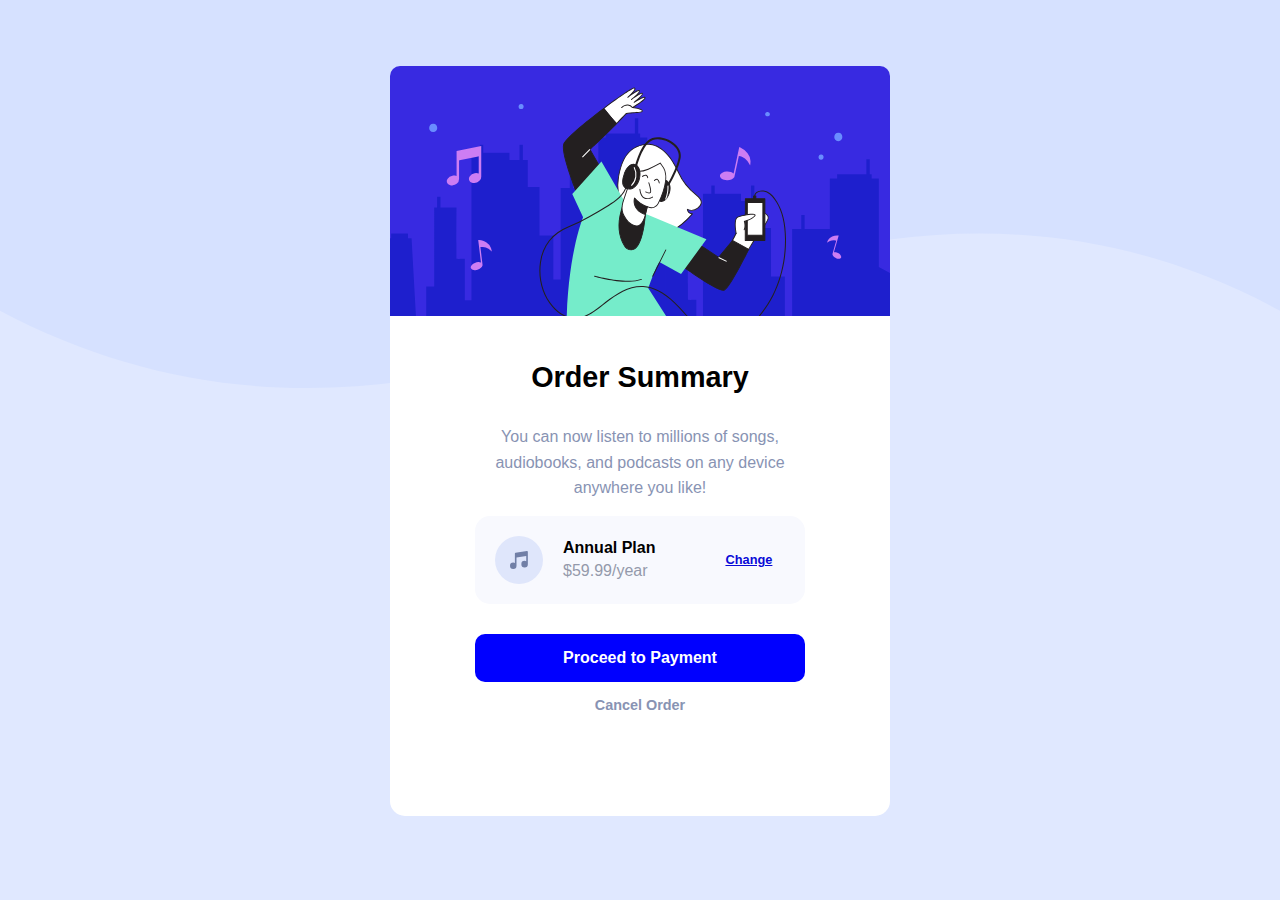
==== sumary(project)/index.html @ 57ecdb2d "+1 projeto" ====
<!DOCTYPE html>
<html lang="pt-br">
<head>
    <meta charset="UTF-8">
    <meta http-equiv="X-UA-Compatible" content="IE=edge">
    <meta name="viewport" content="width=device-width, initial-scale=1.0">
    <title>Order Summary component</title>
    <link rel="shortcut icon" href="images/favicon-32x32.png" type="image/x-icon">
    <link rel="stylesheet" href="style.css">
</head>
<body>
    <main class="main-box">
        <div class="image">

        </div>
        <div class="secundary-box">
            <h1 class="title">Order Summary</h1>
            <p class="paragraph">You can now listen to millions of songs, audiobooks, and podcasts on any 
                device anywhere you like!</p>
                <div class="box-plan">
                    <img src="images/icon-music.svg" alt="">
                    <div class="plan">
                        <p class="plan-type">Annual Plan</p>
                        <p class="plan-price">$59.99/year</p>
                    </div>
                    <p class="change"><u>Change</u></p> <!--I could have used the link property but I opted for the paragraph because of the styling, I thought it was more similar to the example like this-->
                </div>
                <div class="buttons">
                    <a class="button1" href="#">Proceed to Payment</a>
                    <a class="button2" href="#">Cancel Order</a>
                </div>
        </div>
    </main>
    
</body>
</html>
---- sumary(project)/style.css ----
@charset "UTF-8";
* {
  margin: 0;
  padding: 0;
  box-sizing: border-box;
}
@import url("https://fonts.googleapis.com/css2?family=Red+Hat+Display:wght@500;700;900&display=swap");
:root {
  --font-padrao: "Red Hat Display", sans-serif;
}
body {
  height: 98vh;
  display: flex;
  justify-content: center;
  align-items: center;
  background-image: url(images/pattern-background-desktop.svg);
  background-color: #e0e8ff;
  background-repeat: no-repeat;
  background-size: contain;
  background-attachment: fixed;
}
.main-box {
  display: flex;
  flex-direction: column;
  align-items: center;
}
.image {
  background-image: url(images/illustration-hero.svg);
  background-repeat: no-repeat;
  background-size: cover;
  border-radius: 10px 10px 0px 0px;
  width: 500px;
  height: 250px;
}
.secundary-box {
  display: flex;
  flex-direction: column;
  align-items: center;
  background-color: white;
  width: 500px;
  height: 500px;
  border-radius: 0px 0px 15px 15px;
}
.title {
  font-size: 1.8em;
  margin-top: 30px;
  font-family: var(--font-padrao);
  font-weight: 900;
  padding: 15px 0px;
}
.paragraph {
  font-family: var(--font-padrao);
  font-weight: 500;
  width: 300px;
  text-align: center;
  color: #8893b3;
  padding: 15px 0px;
  line-height: 1.6;
}
.box-plan {
  display: flex;
  flex-direction: row;
  align-items: center;
  background-color: #f8f9fe;
  width: 330px;
  border-radius: 15px;
  padding: 20px;
  gap: 20px;
}
.plan {
  display: flex;
  flex-direction: column;
  gap: 5px;
}
.plan-type {
  font-family: var(--font-padrao);
  font-weight: 700;
}
.plan-price {
  font-family: var(--font-padrao);
  color: #9499ab;
}
.change {
  font-family: var(--font-padrao);
  font-size: 0.8em;
  font-weight: 700;
  color: rgb(9, 9, 215);
  margin-left: 50px;
  cursor: pointer;
}
.buttons {
  padding: 30px;
  display: flex;
  flex-direction: column;
  align-items: center;
}
.button1 {
  width: 330px;
  background-color: blue;
  border-radius: 10px;
  text-align: center;
  text-decoration: none;
  padding: 15px;
  color: white;
  font-family: var(--font-padrao);
  font-weight: 700;
  transition-duration: 0.5s;
}
.button1:hover {
  box-shadow: 2px 10px 10px 0px rgba(0, 0, 0, 0.192);
  scale: 101%;
}
.button2 {
  width: 330px;
  text-align: center;
  text-decoration: none;
  padding: 15px;
  font-family: var(--font-padrao);
  font-weight: 700;
  font-size: 0.9em;
  color: #8893b3;
  transition-duration: 0.5s;
  border-radius: 10px;
}
.button2:hover {
  box-shadow: 2px 10px 10px 0px rgba(0, 0, 0, 0.192);
  scale: 101%;
}
@media (max-width: 500px) {
    body{
        background-image: url(images/pattern-background-mobile.svg);
    }
  .image {
    width: 350px;
    background-size: contain;
    margin-bottom: -80px;
  }
  .secundary-box {
    width: 350px;
    height: 450px;
  }
}
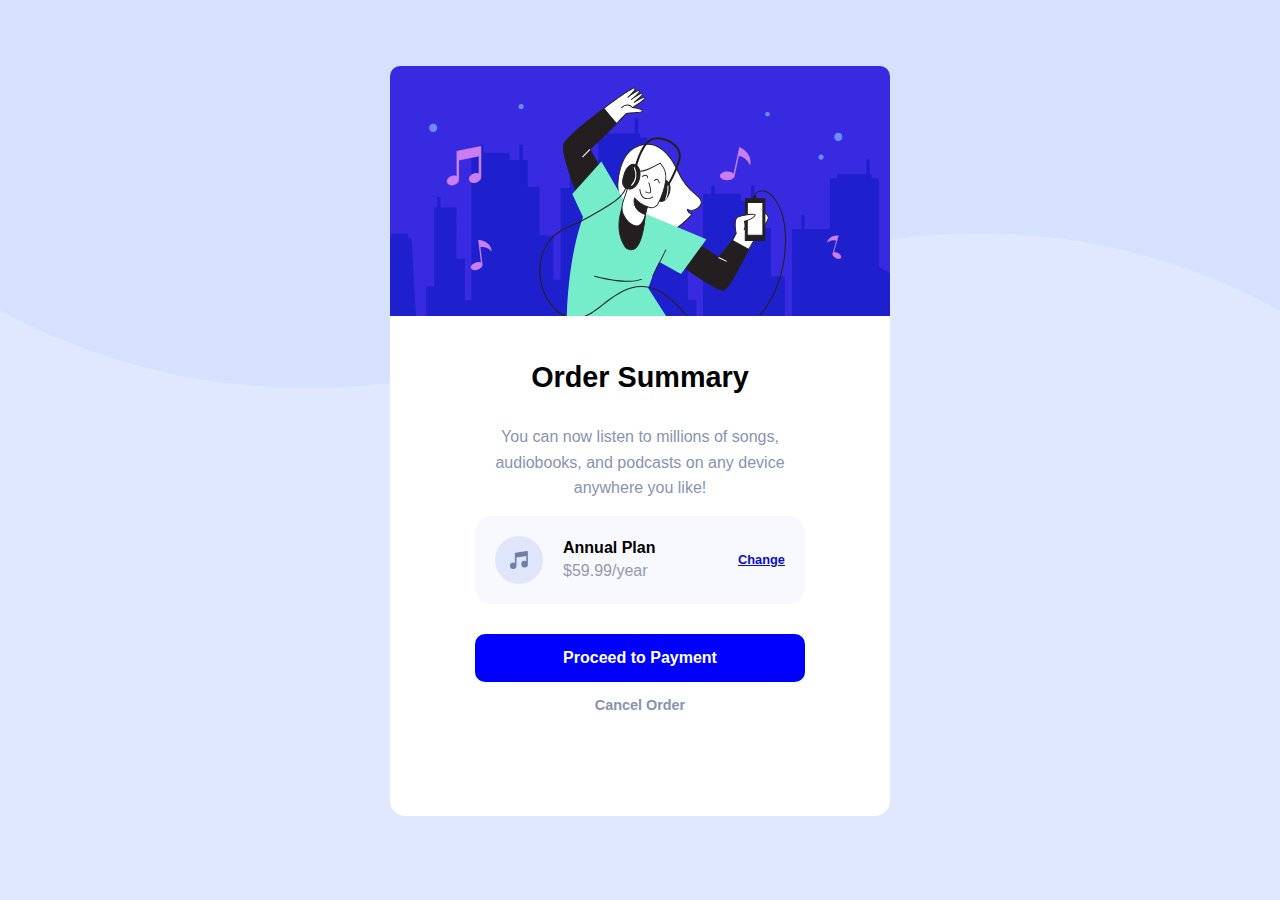
==== commit 0d7bd959: "." ====
--- a/sumary(project)/index.html
+++ b/sumary(project)/index.html
@@ -1,36 +1,40 @@
 <!DOCTYPE html>
 <html lang="pt-br">
-<head>
-    <meta charset="UTF-8">
-    <meta http-equiv="X-UA-Compatible" content="IE=edge">
-    <meta name="viewport" content="width=device-width, initial-scale=1.0">
+  <head>
+    <meta charset="UTF-8" />
+    <meta http-equiv="X-UA-Compatible" content="IE=edge" />
+    <meta name="viewport" content="width=device-width, initial-scale=1.0" />
     <title>Order Summary component</title>
-    <link rel="shortcut icon" href="images/favicon-32x32.png" type="image/x-icon">
-    <link rel="stylesheet" href="style.css">
-</head>
-<body>
+    <link
+      rel="shortcut icon"
+      href="images/favicon-32x32.png"
+      type="image/x-icon"
+    />
+    <link rel="stylesheet" href="style.css" />
+  </head>
+  <body>
     <main class="main-box">
-        <div class="image">
-
+      <div class="image"></div>
+      <div class="secundary-box">
+        <h1 class="title">Order Summary</h1>
+        <p class="paragraph">
+          You can now listen to millions of songs, audiobooks, and podcasts on
+          any device anywhere you like!
+        </p>
+        <div class="box-plan">
+          <img src="images/icon-music.svg" alt="" />
+          <div class="plan">
+            <p class="plan-type">Annual Plan</p>
+            <p class="plan-price">$59.99/year</p>
+          </div>
+          <p class="change"><u>Change</u></p>
+          <!--I could have used the link property but I opted for the paragraph because of the styling, I thought it was more similar to the example like this-->
         </div>
-        <div class="secundary-box">
-            <h1 class="title">Order Summary</h1>
-            <p class="paragraph">You can now listen to millions of songs, audiobooks, and podcasts on any 
-                device anywhere you like!</p>
-                <div class="box-plan">
-                    <img src="images/icon-music.svg" alt="">
-                    <div class="plan">
-                        <p class="plan-type">Annual Plan</p>
-                        <p class="plan-price">$59.99/year</p>
-                    </div>
-                    <p class="change"><u>Change</u></p> <!--I could have used the link property but I opted for the paragraph because of the styling, I thought it was more similar to the example like this-->
-                </div>
-                <div class="buttons">
-                    <a class="button1" href="#">Proceed to Payment</a>
-                    <a class="button2" href="#">Cancel Order</a>
-                </div>
+        <div class="buttons">
+          <a class="button1" href="#">Proceed to Payment</a>
+          <a class="button2" href="#">Cancel Order</a>
         </div>
+      </div>
     </main>
-    
-</body>
-</html>+  </body>
+</html>
--- a/sumary(project)/style.css
+++ b/sumary(project)/style.css
@@ -71,6 +71,7 @@
   display: flex;
   flex-direction: column;
   gap: 5px;
+  flex: 1;
 }
 .plan-type {
   font-family: var(--font-padrao);
@@ -85,7 +86,6 @@
   font-size: 0.8em;
   font-weight: 700;
   color: rgb(9, 9, 215);
-  margin-left: 50px;
   cursor: pointer;
 }
 .buttons {
@@ -127,9 +127,9 @@
   scale: 101%;
 }
 @media (max-width: 500px) {
-    body{
-        background-image: url(images/pattern-background-mobile.svg);
-    }
+  body {
+    background-image: url(images/pattern-background-mobile.svg);
+  }
   .image {
     width: 350px;
     background-size: contain;
